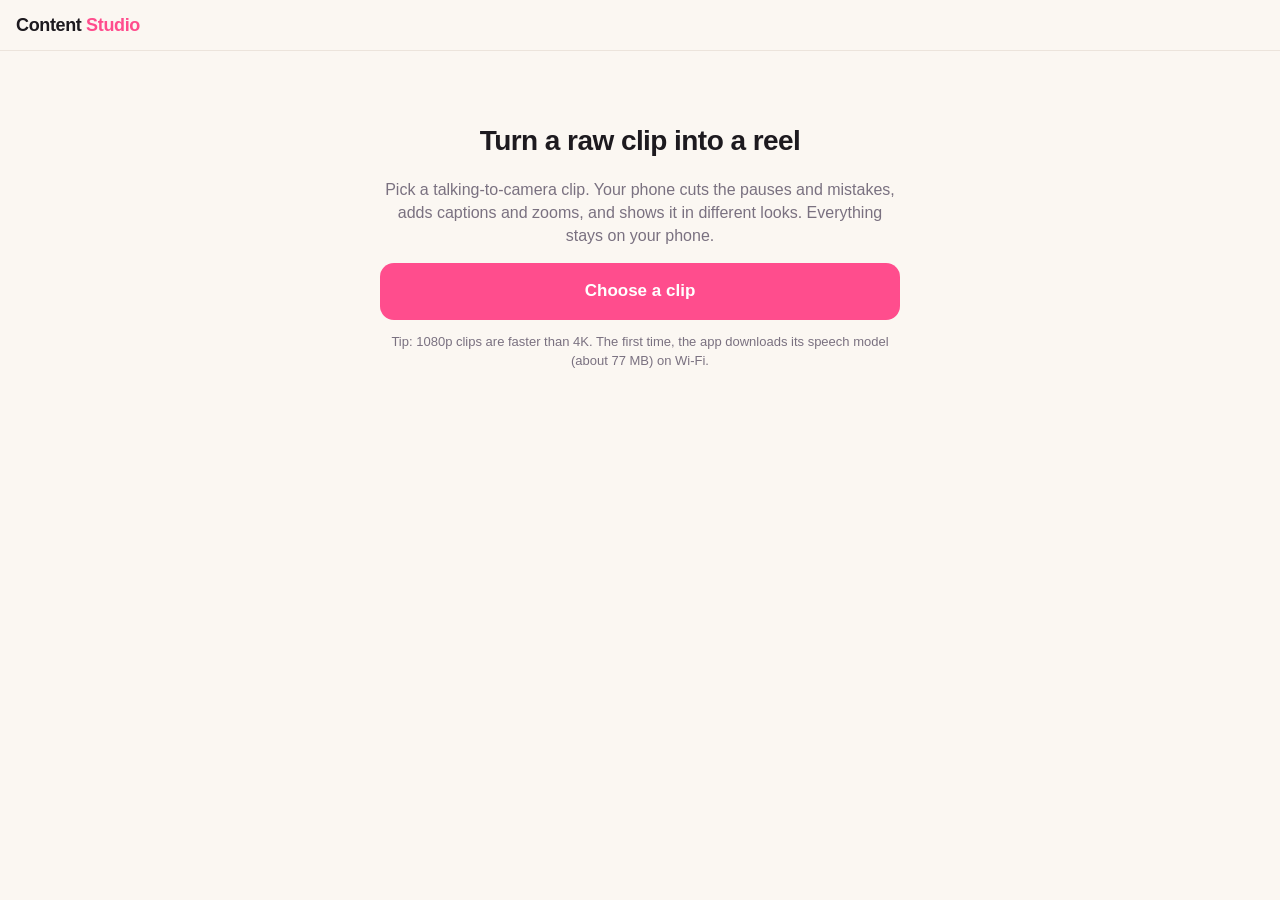
==== index.html @ 9af1d431 "Add files via upload" ====
<!doctype html>
<html lang="en">
<head>
  <meta charset="utf-8">
  <meta name="viewport" content="width=device-width, initial-scale=1, viewport-fit=cover">
  <meta name="apple-mobile-web-app-capable" content="yes">
  <meta name="apple-mobile-web-app-title" content="Studio">
  <meta name="theme-color" content="#fbf7f2">
  <link rel="apple-touch-icon" href="icon-180.png">
  <link rel="manifest" href="manifest.webmanifest">
  <title>Content Studio</title>
  <link rel="preconnect" href="https://fonts.googleapis.com">
  <link rel="preconnect" href="https://fonts.gstatic.com" crossorigin>
  <link rel="stylesheet" href="https://fonts.googleapis.com/css2?family=DM+Sans:wght@500;700&family=DM+Serif+Display&family=Inter:wght@600;800&family=Montserrat:wght@800;900&family=Playfair+Display:ital@1&family=Space+Mono&display=swap">
  <link rel="stylesheet" href="style.css">
</head>
<body>
<header class="top">
  <div class="logo">Content <span>Studio</span></div>
  <button id="newClip" class="ghost" hidden>New clip</button>
</header>

<main>
  <!-- 1. Start -->
  <section id="start" class="start">
    <h1>Turn a raw clip into a reel</h1>
    <p class="muted">Pick a talking-to-camera clip. Your phone cuts the pauses and mistakes, adds captions
      and zooms, and shows it in different looks. Everything stays on your phone.</p>
    <label class="big-btn">
      <input type="file" id="file" accept="video/*" hidden>
      Choose a clip
    </label>
    <p class="small muted">Tip: 1080p clips are faster than 4K. The first time, the app downloads its speech
      model (about 77&nbsp;MB) on Wi-Fi.</p>
  </section>

  <!-- 2. Studio -->
  <section id="studio" class="studio" hidden>
    <div class="stage">
      <div class="frame">
        <canvas id="preview" width="540" height="960"></canvas>
        <button id="playBtn" class="play" aria-label="Play">▶</button>
      </div>
      <div id="status" class="status"></div>
    </div>

    <div class="panel">
      <div class="row-head"><h2>Look</h2><button id="compareBtn" class="ghost">Compare all</button></div>
      <div id="looks" class="chips"></div>
      <p id="lookBlurb" class="small muted"></p>

      <h2>Colours</h2>
      <div id="palettes" class="swatches"></div>

      <h2>Hook text</h2>
      <input id="hook" type="text" maxlength="90" placeholder="e.g. 3 things I wish I knew before…">
      <p class="small muted">Shows at the start of the video. Leave empty for none.</p>

      <h2>Editing</h2>
      <label class="toggle"><input type="checkbox" id="optCaptions" checked> Captions</label>
      <label class="toggle"><input type="checkbox" id="optBloopers" checked> Cut mistakes &amp; repeated lines</label>
      <label class="toggle"><input type="checkbox" id="optFillers" checked> Cut ums &amp; uhs</label>
      <label class="field">Cut pauses longer than <b id="pauseVal"></b>
        <input type="range" id="pause" min="0.25" max="1.5" step="0.05"></label>

      <div id="stats" class="stats"></div>

      <button id="exportBtn" class="big-btn">Make my video</button>
      <div id="exportBox" hidden>
        <div class="progress"><div id="exportBar"></div></div>
        <p id="exportMsg" class="small muted"></p>
        <div id="saveRow" class="row" hidden>
          <button id="saveBtn" class="big-btn">Save to Photos</button>
          <a id="dlLink" class="btn" download>Download</a>
        </div>
      </div>
    </div>
  </section>

  <!-- Compare all looks -->
  <div id="compare" class="sheet" hidden>
    <div class="sheet-inner">
      <div class="row-head"><h2>Same clip, every look</h2><button id="closeCompare" class="ghost">Done</button></div>
      <p class="small muted">Tap one to use it.</p>
      <div id="compareGrid" class="compare-grid"></div>
    </div>
  </div>
</main>

<video id="video" playsinline preload="auto" class="hidden-video"></video>
<script type="module" src="app.js"></script>
</body>
</html>
---- style.css ----
:root {
  --bg: #fbf7f2; --panel: #fff; --ink: #1d1a1f; --muted: #7a7180; --line: #ece4dc;
  --accent: #ff4d8d; --ok: #1f9d6b; --err: #d23b3b; --radius: 16px;
}
* { box-sizing: border-box; -webkit-tap-highlight-color: transparent; }
[hidden] { display: none !important; }
html, body { margin: 0; background: var(--bg); color: var(--ink);
  font: 16px/1.45 -apple-system, BlinkMacSystemFont, "Segoe UI", Roboto, sans-serif; }
header.top { position: sticky; top: 0; z-index: 5; display: flex; align-items: center; justify-content: space-between;
  padding: max(12px, env(safe-area-inset-top)) 16px 12px; background: rgba(251,247,242,.92);
  backdrop-filter: blur(10px); border-bottom: 1px solid var(--line); }
.logo { font-weight: 800; font-size: 18px; letter-spacing: -.02em; }
.logo span { color: var(--accent); }
main { padding: 16px 16px calc(32px + env(safe-area-inset-bottom)); max-width: 1100px; margin: 0 auto; }
h1 { font-size: 28px; letter-spacing: -.02em; margin: 12px 0 8px; }
h2 { font-size: 15px; margin: 18px 0 8px; }
.muted { color: var(--muted); }
.small { font-size: 13px; }
button, .btn { font: inherit; font-weight: 600; border: 1px solid var(--line); background: #fff; color: var(--ink);
  padding: 10px 14px; border-radius: 12px; min-height: 44px; display: inline-flex; align-items: center;
  justify-content: center; gap: 6px; text-decoration: none; cursor: pointer; }
button.ghost { background: transparent; border-color: transparent; color: var(--accent); padding: 6px 8px; }
button:disabled { opacity: .5; }
.big-btn { display: flex; width: 100%; justify-content: center; align-items: center; padding: 16px; border-radius: 14px;
  background: var(--accent); color: #fff; border: 0; font-size: 17px; font-weight: 700; min-height: 54px;
  margin: 14px 0 8px; cursor: pointer; }
.start { max-width: 520px; margin: 6vh auto 0; text-align: center; }
.studio { display: grid; gap: 16px; }
.stage { display: grid; justify-items: center; gap: 10px; }
.frame { position: relative; width: min(100%, 330px); aspect-ratio: 9/16; border-radius: 18px; overflow: hidden;
  background: #111; box-shadow: 0 8px 30px rgba(0,0,0,.15); }
.frame canvas { width: 100%; height: 100%; display: block; }
.play { position: absolute; inset: 0; margin: auto; width: 72px; height: 72px; border-radius: 50%;
  background: rgba(0,0,0,.45); color: #fff; border: 0; font-size: 28px; }
.status { font-size: 13px; color: var(--muted); text-align: center; min-height: 18px; }
.status b { color: var(--ink); }
.panel { background: var(--panel); border: 1px solid var(--line); border-radius: var(--radius); padding: 4px 16px 16px; }
.row-head { display: flex; align-items: center; justify-content: space-between; }
.row-head h2 { margin-bottom: 8px; }
.row { display: flex; gap: 10px; align-items: center; }
.row .big-btn { margin: 0; flex: 1; }
.chips { display: flex; gap: 8px; overflow-x: auto; padding-bottom: 4px; scrollbar-width: none; }
.chip { flex: none; padding: 8px 14px; border-radius: 999px; border: 1px solid var(--line); background: #fff;
  font-weight: 600; min-height: 40px; }
.chip.on { background: var(--ink); color: #fff; border-color: var(--ink); }
.swatches { display: flex; gap: 12px; overflow-x: auto; padding-bottom: 4px; }
.swatch { flex: none; display: grid; justify-items: center; gap: 4px; border: 0; background: none; padding: 2px; min-height: 0; }
.swatch .dots { display: flex; border-radius: 999px; overflow: hidden; border: 2px solid transparent; }
.swatch.on .dots { border-color: var(--ink); }
.swatch .dots i { width: 18px; height: 34px; display: block; }
.swatch span { font-size: 11px; color: var(--muted); font-weight: 600; }
input[type=text] { width: 100%; font: inherit; font-size: 16px; padding: 12px; border: 1px solid var(--line); border-radius: 12px; }
.toggle { display: flex; align-items: center; gap: 10px; padding: 8px 0; font-weight: 500; }
.toggle input { width: 22px; height: 22px; accent-color: var(--accent); }
.field { display: grid; gap: 6px; padding: 8px 0; font-weight: 500; }
input[type=range] { width: 100%; accent-color: var(--accent); }
.stats { margin-top: 14px; padding: 12px; background: #f6efe8; border-radius: 12px; font-size: 14px; }
.progress { height: 8px; background: #f1e8df; border-radius: 99px; overflow: hidden; margin: 12px 0 6px; }
.progress > div { height: 100%; width: 0; background: var(--accent); transition: width .3s; }
.sheet { position: fixed; inset: 0; background: rgba(0,0,0,.4); z-index: 20; display: flex; align-items: flex-end; }
.sheet-inner { background: var(--bg); width: 100%; max-height: 92vh; overflow: auto; border-radius: 20px 20px 0 0;
  padding: 8px 16px calc(24px + env(safe-area-inset-bottom)); }
.compare-grid { display: grid; grid-template-columns: repeat(auto-fill, minmax(140px, 1fr)); gap: 12px; }
.compare-grid button { display: grid; gap: 6px; padding: 0; border: 2px solid transparent; background: none;
  border-radius: 14px; min-height: 0; text-align: center; font-size: 13px; }
.compare-grid button.on { border-color: var(--accent); }
.compare-grid canvas { width: 100%; aspect-ratio: 9/16; border-radius: 12px; display: block; background: #111; }
.hidden-video { position: fixed; left: 0; bottom: 0; width: 2px; height: 2px; opacity: 0.01; pointer-events: none; }
@media (min-width: 800px) {
  .studio { grid-template-columns: 380px 1fr; align-items: start; }
  .stage { position: sticky; top: 76px; }
  .frame { width: 360px; }
}
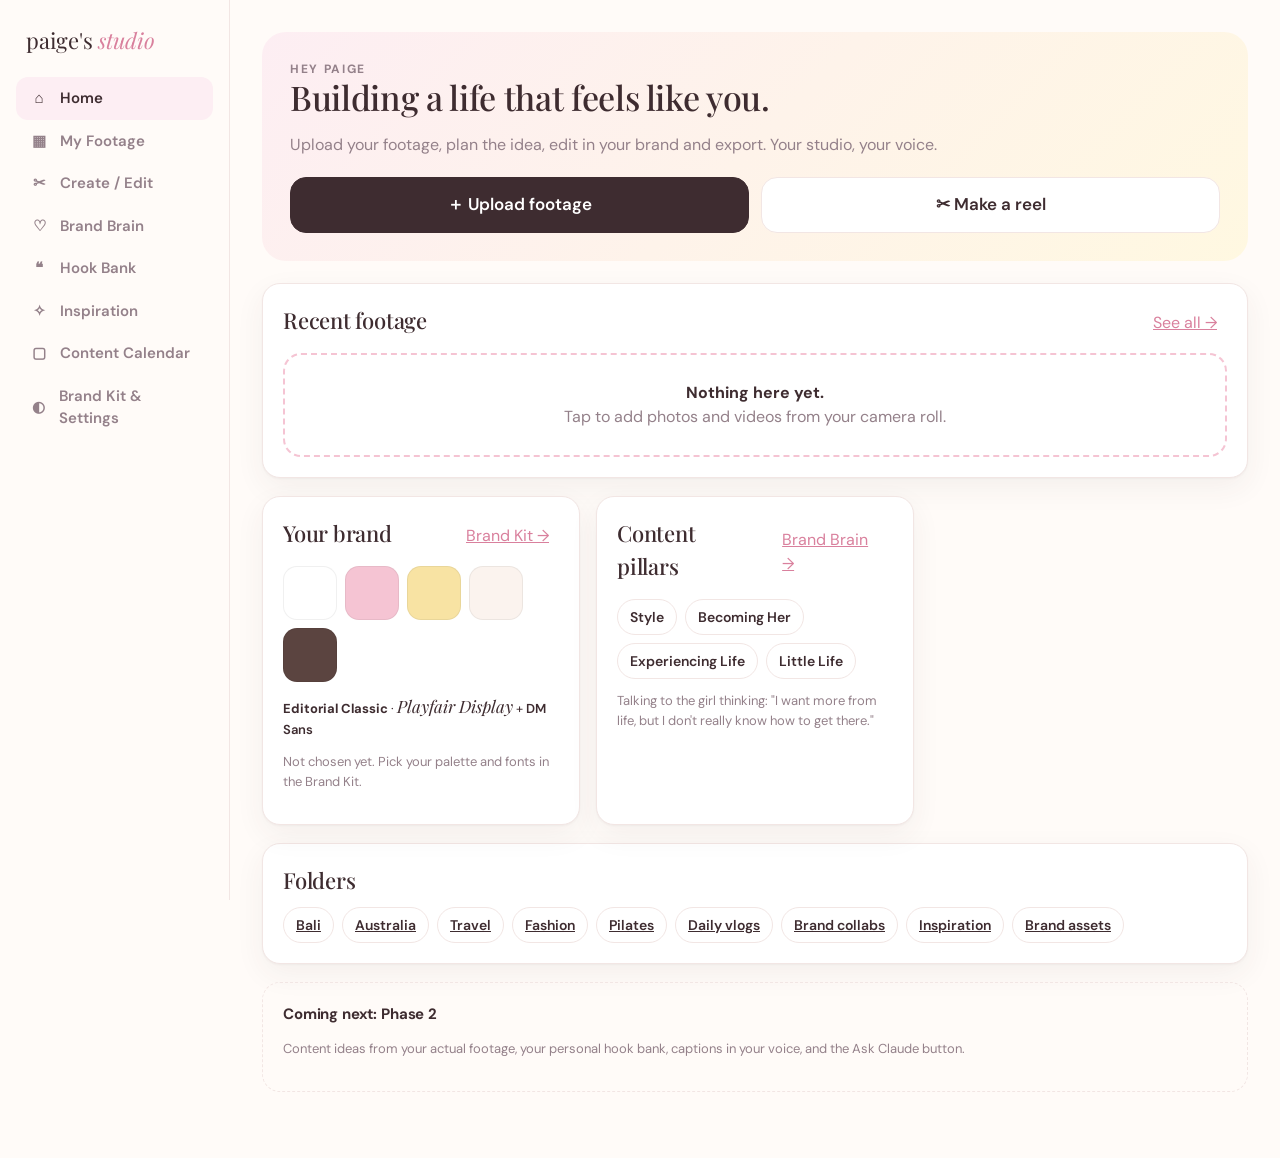
==== commit c23e08a3: "Phase 1: studio shell, Brand Brain, Brand Kit, footage library, on-device storage - Home, My Footage" ====
--- a/index.html
+++ b/index.html
@@ -5,89 +5,30 @@
   <meta name="viewport" content="width=device-width, initial-scale=1, viewport-fit=cover">
   <meta name="apple-mobile-web-app-capable" content="yes">
   <meta name="apple-mobile-web-app-title" content="Studio">
-  <meta name="theme-color" content="#fbf7f2">
+  <meta name="theme-color" content="#FFFBF8">
   <link rel="apple-touch-icon" href="icon-180.png">
   <link rel="manifest" href="manifest.webmanifest">
-  <title>Content Studio</title>
+  <title>Paige's Content Studio</title>
   <link rel="preconnect" href="https://fonts.googleapis.com">
   <link rel="preconnect" href="https://fonts.gstatic.com" crossorigin>
-  <link rel="stylesheet" href="https://fonts.googleapis.com/css2?family=DM+Sans:wght@500;700&family=DM+Serif+Display&family=Inter:wght@600;800&family=Montserrat:wght@800;900&family=Playfair+Display:ital@1&family=Space+Mono&display=swap">
-  <link rel="stylesheet" href="style.css">
+  <link rel="stylesheet" href="studio.css">
 </head>
 <body>
-<header class="top">
-  <div class="logo">Content <span>Studio</span></div>
-  <button id="newClip" class="ghost" hidden>New clip</button>
-</header>
-
-<main>
-  <!-- 1. Start -->
-  <section id="start" class="start">
-    <h1>Turn a raw clip into a reel</h1>
-    <p class="muted">Pick a talking-to-camera clip. Your phone cuts the pauses and mistakes, adds captions
-      and zooms, and shows it in different looks. Everything stays on your phone.</p>
-    <label class="big-btn">
-      <input type="file" id="file" accept="video/*" hidden>
-      Choose a clip
-    </label>
-    <p class="small muted">Tip: 1080p clips are faster than 4K. The first time, the app downloads its speech
-      model (about 77&nbsp;MB) on Wi-Fi.</p>
-  </section>
-
-  <!-- 2. Studio -->
-  <section id="studio" class="studio" hidden>
-    <div class="stage">
-      <div class="frame">
-        <canvas id="preview" width="540" height="960"></canvas>
-        <button id="playBtn" class="play" aria-label="Play">▶</button>
-      </div>
-      <div id="status" class="status"></div>
-    </div>
-
-    <div class="panel">
-      <div class="row-head"><h2>Look</h2><button id="compareBtn" class="ghost">Compare all</button></div>
-      <div id="looks" class="chips"></div>
-      <p id="lookBlurb" class="small muted"></p>
-
-      <h2>Colours</h2>
-      <div id="palettes" class="swatches"></div>
-
-      <h2>Hook text</h2>
-      <input id="hook" type="text" maxlength="90" placeholder="e.g. 3 things I wish I knew before…">
-      <p class="small muted">Shows at the start of the video. Leave empty for none.</p>
-
-      <h2>Editing</h2>
-      <label class="toggle"><input type="checkbox" id="optCaptions" checked> Captions</label>
-      <label class="toggle"><input type="checkbox" id="optBloopers" checked> Cut mistakes &amp; repeated lines</label>
-      <label class="toggle"><input type="checkbox" id="optFillers" checked> Cut ums &amp; uhs</label>
-      <label class="field">Cut pauses longer than <b id="pauseVal"></b>
-        <input type="range" id="pause" min="0.25" max="1.5" step="0.05"></label>
-
-      <div id="stats" class="stats"></div>
-
-      <button id="exportBtn" class="big-btn">Make my video</button>
-      <div id="exportBox" hidden>
-        <div class="progress"><div id="exportBar"></div></div>
-        <p id="exportMsg" class="small muted"></p>
-        <div id="saveRow" class="row" hidden>
-          <button id="saveBtn" class="big-btn">Save to Photos</button>
-          <a id="dlLink" class="btn" download>Download</a>
-        </div>
-      </div>
-    </div>
-  </section>
-
-  <!-- Compare all looks -->
-  <div id="compare" class="sheet" hidden>
-    <div class="sheet-inner">
-      <div class="row-head"><h2>Same clip, every look</h2><button id="closeCompare" class="ghost">Done</button></div>
-      <p class="small muted">Tap one to use it.</p>
-      <div id="compareGrid" class="compare-grid"></div>
-    </div>
+  <aside class="side" id="side">
+    <div class="brandmark">paige's <em>studio</em></div>
+    <nav id="nav"></nav>
+  </aside>
+  <div class="mainwrap">
+    <header class="mob-top">
+      <div class="brandmark">paige's <em>studio</em></div>
+    </header>
+    <nav class="mob-nav" id="mobNav"></nav>
+    <main id="view" class="view"></main>
   </div>
-</main>
-
-<video id="video" playsinline preload="auto" class="hidden-video"></video>
-<script type="module" src="app.js"></script>
+  <div id="sheet" class="sheet" hidden><div class="sheet-card" id="sheetCard"></div></div>
+  <div id="toast" class="toast"></div>
+  <input type="file" id="uploadInput" accept="image/*,video/*" multiple hidden>
+  <input type="file" id="fontInput" accept=".ttf,.otf,font/ttf,font/otf" hidden>
+  <script type="module" src="studio.js"></script>
 </body>
 </html>
--- a/studio.css
+++ b/studio.css
@@ -0,0 +1,140 @@
+:root {
+  --bg: #FFFBF8; --surface: #FFFFFF; --ink: #3E2C30; --muted: #94818A; --line: #F2E6E4;
+  --pink: #F5C4D3; --pink-deep: #D9809D; --pink-soft: #FDEEF3;
+  --butter: #F8E3A3; --butter-soft: #FFF8E1; --ok: #4E9C7B; --err: #C9505F;
+  --radius: 18px; --shadow: 0 1px 2px rgba(62,44,48,.04), 0 10px 30px rgba(62,44,48,.06);
+  --serif: "Playfair Display", Georgia, serif; --sans: "DM Sans", -apple-system, BlinkMacSystemFont, sans-serif;
+}
+* { box-sizing: border-box; -webkit-tap-highlight-color: transparent; }
+[hidden] { display: none !important; }
+html, body { margin: 0; background: var(--bg); color: var(--ink); font: 16px/1.5 var(--sans); }
+body { display: flex; min-height: 100vh; }
+a { color: inherit; }
+h1, h2, h3 { font-family: var(--serif); font-weight: 500; letter-spacing: -.01em; margin: 0; }
+h1 { font-size: 34px; line-height: 1.15; }
+h1 em, h2 em { font-style: italic; color: var(--pink-deep); }
+h2 { font-size: 22px; margin-bottom: 4px; }
+h3 { font-family: var(--sans); font-size: 15px; font-weight: 700; }
+.muted { color: var(--muted); }
+.small { font-size: 13px; }
+.eyebrow { font-size: 12px; letter-spacing: .14em; text-transform: uppercase; color: var(--muted); font-weight: 700; }
+
+/* layout */
+.side { width: 230px; flex: none; padding: max(24px, env(safe-area-inset-top)) 16px 24px; border-right: 1px solid var(--line);
+  position: sticky; top: 0; height: 100vh; overflow: auto; background: var(--bg); }
+.brandmark { font-family: var(--serif); font-size: 22px; padding: 0 10px 20px; }
+.brandmark em { color: var(--pink-deep); }
+.side nav a, .mob-nav a { display: flex; align-items: center; gap: 10px; padding: 10px 12px; border-radius: 12px;
+  text-decoration: none; color: var(--muted); font-weight: 600; font-size: 15px; }
+.side nav a.on, .side nav a:hover { background: var(--pink-soft); color: var(--ink); }
+.side nav a .ic { width: 22px; text-align: center; }
+.mainwrap { flex: 1; min-width: 0; }
+.mob-top, .mob-nav { display: none; }
+.view { max-width: 1120px; margin: 0 auto; padding: 32px 32px calc(48px + env(safe-area-inset-bottom)); }
+@media (max-width: 900px) {
+  .side { display: none; }
+  .mob-top { display: block; padding: max(14px, env(safe-area-inset-top)) 16px 4px; }
+  .mob-top .brandmark { padding: 0; font-size: 20px; }
+  .mob-nav { display: flex; gap: 4px; overflow-x: auto; padding: 8px 12px; position: sticky; top: 0; z-index: 5;
+    background: rgba(255,251,248,.94); backdrop-filter: blur(10px); border-bottom: 1px solid var(--line); scrollbar-width: none; }
+  .mob-nav a { flex: none; padding: 7px 12px; font-size: 14px; }
+  .mob-nav a.on { background: var(--ink); color: #fff; }
+  .view { padding: 20px 16px calc(40px + env(safe-area-inset-bottom)); }
+  h1 { font-size: 28px; }
+}
+
+/* building blocks */
+.card { background: var(--surface); border: 1px solid var(--line); border-radius: var(--radius); box-shadow: var(--shadow); padding: 20px; margin-bottom: 18px; }
+.card-head { display: flex; align-items: center; justify-content: space-between; gap: 12px; margin-bottom: 12px; }
+.grid { display: grid; gap: 16px; }
+.cols-2 { grid-template-columns: repeat(auto-fill, minmax(300px, 1fr)); }
+.cols-3 { grid-template-columns: repeat(auto-fill, minmax(220px, 1fr)); }
+.row { display: flex; gap: 10px; align-items: center; flex-wrap: wrap; }
+.spacer { flex: 1; }
+.page-head { margin-bottom: 22px; }
+.page-head p { margin: 6px 0 0; color: var(--muted); max-width: 640px; }
+button, .btn { font: inherit; font-weight: 600; font-size: 15px; border: 1px solid var(--line); background: var(--surface); color: var(--ink);
+  padding: 10px 16px; border-radius: 999px; min-height: 44px; cursor: pointer; display: inline-flex; align-items: center; gap: 8px;
+  text-decoration: none; justify-content: center; }
+button:disabled { opacity: .5; }
+.btn-pink { background: var(--ink); color: #fff; border-color: var(--ink); }
+.btn-big { width: 100%; min-height: 56px; font-size: 17px; border-radius: 16px; }
+.btn-soft { background: var(--pink-soft); border-color: transparent; }
+.btn-ghost { background: transparent; border-color: transparent; color: var(--pink-deep); padding: 6px 10px; min-height: 36px; }
+.btn-danger { color: var(--err); }
+.chip { display: inline-flex; align-items: center; gap: 6px; padding: 6px 12px; border-radius: 999px; background: var(--surface);
+  border: 1px solid var(--line); font-size: 14px; font-weight: 600; min-height: 36px; cursor: pointer; }
+.chip.on { background: var(--ink); color: #fff; border-color: var(--ink); }
+.chips { display: flex; gap: 8px; flex-wrap: wrap; }
+.chips.scroll { flex-wrap: nowrap; overflow-x: auto; padding-bottom: 4px; scrollbar-width: none; }
+.chips.scroll > * { flex: none; }
+.tag { display: inline-block; padding: 3px 10px; border-radius: 999px; font-size: 12px; font-weight: 700; background: var(--butter-soft); color: #7A6420; }
+.tag.pink { background: var(--pink-soft); color: #9A4763; }
+input[type=text], textarea, select { width: 100%; font: inherit; font-size: 16px; padding: 12px 14px; border: 1px solid var(--line);
+  border-radius: 12px; background: #fff; color: var(--ink); }
+textarea { min-height: 96px; resize: vertical; line-height: 1.5; }
+label.field { display: grid; gap: 6px; font-size: 13px; font-weight: 700; color: var(--muted); margin-bottom: 14px; }
+.progress { height: 8px; background: var(--pink-soft); border-radius: 99px; overflow: hidden; margin: 10px 0 6px; }
+.progress > div { height: 100%; background: var(--pink-deep); width: 0; transition: width .3s; }
+
+/* home */
+.hero { background: linear-gradient(135deg, var(--pink-soft), var(--butter-soft)); border-radius: 24px; padding: 28px; margin-bottom: 22px; }
+.hero h1 { max-width: 620px; }
+.hero .actions { display: flex; gap: 12px; margin-top: 20px; flex-wrap: wrap; }
+.hero .actions > * { flex: 1 1 200px; }
+
+/* media */
+.media-grid { display: grid; gap: 10px; grid-template-columns: repeat(auto-fill, minmax(120px, 1fr)); }
+.tile { position: relative; aspect-ratio: 3/4; border-radius: 14px; overflow: hidden; background: var(--pink-soft); border: 0; padding: 0; min-height: 0; display: block; }
+.tile img { width: 100%; height: 100%; object-fit: cover; display: block; }
+.tile .badge { position: absolute; bottom: 6px; right: 6px; background: rgba(0,0,0,.55); color: #fff; font-size: 11px; font-weight: 700; padding: 2px 7px; border-radius: 99px; }
+.tile .fav { position: absolute; top: 6px; left: 8px; font-size: 14px; }
+.tile.sel { outline: 3px solid var(--pink-deep); outline-offset: -3px; }
+.tile .check { position: absolute; top: 6px; right: 6px; width: 24px; height: 24px; border-radius: 50%; border: 2px solid #fff; background: rgba(0,0,0,.2); }
+.tile.sel .check { background: var(--pink-deep); }
+.tile .noimg { display: grid; place-items: center; height: 100%; font-size: 28px; }
+.drop { border: 2px dashed var(--pink); border-radius: var(--radius); padding: 26px; text-align: center; color: var(--muted); background: var(--surface); cursor: pointer; }
+.drop strong { color: var(--ink); }
+
+/* brand brain */
+.section-view p { margin: 0 0 10px; white-space: pre-wrap; }
+.list { margin: 0; padding-left: 18px; }
+.list li { margin: 3px 0; }
+.kv { display: grid; grid-template-columns: 180px 1fr; gap: 6px 16px; margin-bottom: 12px; }
+.kv dt { font-size: 13px; font-weight: 700; color: var(--muted); }
+.kv dd { margin: 0; white-space: pre-wrap; }
+@media (max-width: 640px) { .kv { grid-template-columns: 1fr; } .kv dd { margin-bottom: 8px; } }
+.pillar { border-radius: 16px; padding: 16px; border: 1px solid var(--line); background: var(--surface); }
+.pillar .dot { width: 12px; height: 12px; border-radius: 50%; display: inline-block; margin-right: 8px; }
+.history-item { display: flex; gap: 12px; align-items: center; padding: 10px 0; border-top: 1px solid var(--line); font-size: 14px; }
+.history-item:first-child { border-top: 0; }
+.quote { font-family: var(--serif); font-style: italic; font-size: 18px; }
+
+/* brand kit */
+.swatches { display: flex; gap: 8px; flex-wrap: wrap; }
+.sw { display: grid; gap: 4px; justify-items: center; font-size: 11px; color: var(--muted); font-weight: 700; background: none; border: 0; padding: 0; min-height: 0; }
+.sw i { width: 54px; height: 54px; border-radius: 14px; border: 1px solid rgba(0,0,0,.06); display: block; }
+.option { cursor: pointer; transition: border-color .15s; }
+.option.on { border: 2px solid var(--pink-deep); }
+.frame916 { position: relative; aspect-ratio: 9/16; border-radius: 16px; overflow: hidden; background: linear-gradient(170deg, #E9CFC4, #B9958C 55%, #7C625C);
+  background-size: cover; background-position: center; color: #fff; }
+.frame916 .shade { position: absolute; inset: 0; background: linear-gradient(180deg, rgba(0,0,0,.18), transparent 35%, transparent 60%, rgba(0,0,0,.3)); }
+.frame916 .t-title { position: absolute; left: 8%; right: 8%; top: 13%; text-align: center; font-size: 26px; line-height: 1.1; text-shadow: 0 2px 10px rgba(0,0,0,.3); }
+.frame916 .t-accent { position: absolute; left: 8%; right: 8%; top: 31%; text-align: center; font-size: 22px; text-shadow: 0 2px 8px rgba(0,0,0,.3); }
+.frame916 .t-cap { position: absolute; left: 8%; right: 8%; bottom: 17%; text-align: center; font-size: 15px; line-height: 1.25; text-shadow: 0 1px 6px rgba(0,0,0,.45); }
+.frame916 .t-cap b { font-weight: inherit; }
+.pairing-card .frame916 { max-width: 220px; margin: 0 auto 12px; }
+.font-roles { font-size: 13px; color: var(--muted); }
+.font-roles b { color: var(--ink); }
+
+/* sheet + toast */
+.sheet { position: fixed; inset: 0; background: rgba(40,25,30,.4); z-index: 30; display: flex; align-items: flex-end; justify-content: center; }
+.sheet-card { background: var(--bg); width: min(720px, 100%); max-height: 92vh; overflow: auto; border-radius: 24px 24px 0 0;
+  padding: 18px 20px calc(24px + env(safe-area-inset-bottom)); }
+@media (min-width: 901px) { .sheet { align-items: center; } .sheet-card { border-radius: 24px; } }
+.sheet-card video, .sheet-card img.full { width: 100%; max-height: 60vh; object-fit: contain; background: #000; border-radius: 14px; display: block; }
+.toast { position: fixed; left: 50%; bottom: calc(24px + env(safe-area-inset-bottom)); transform: translateX(-50%); background: var(--ink); color: #fff;
+  padding: 10px 18px; border-radius: 999px; font-weight: 600; font-size: 14px; opacity: 0; transition: .2s; pointer-events: none; z-index: 50; max-width: 90vw; }
+.toast.show { opacity: 1; }
+.soon { border: 1px dashed var(--line); background: transparent; box-shadow: none; }
+.copybox { font-family: ui-monospace, Menlo, monospace; font-size: 12px; white-space: pre-wrap; max-height: 200px; overflow: auto; background: #fff; border: 1px solid var(--line); border-radius: 12px; padding: 12px; }
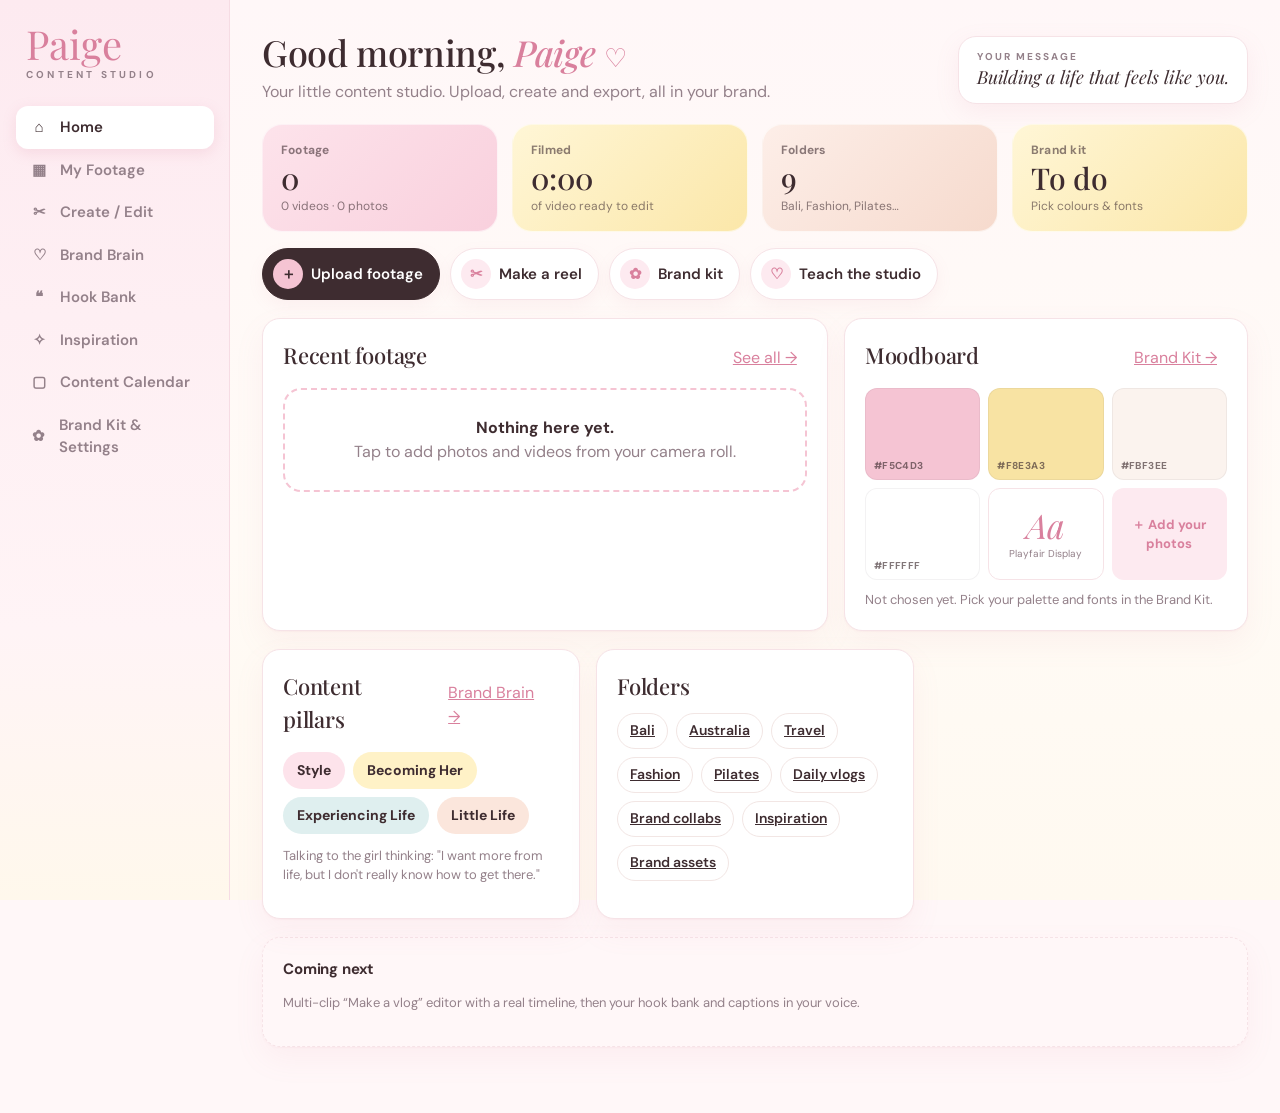
==== commit b9bd0371: "Soft studio redesign: script logo, pink sidebar, greeting dashboard with stat cards, quick actions, " ====
--- a/index.html
+++ b/index.html
@@ -15,12 +15,12 @@
 </head>
 <body>
   <aside class="side" id="side">
-    <div class="brandmark">paige's <em>studio</em></div>
+    <div class="brandmark"><span class="script">Paige</span><span class="caps">content studio</span></div>
     <nav id="nav"></nav>
   </aside>
   <div class="mainwrap">
     <header class="mob-top">
-      <div class="brandmark">paige's <em>studio</em></div>
+      <div class="brandmark"><span class="script">Paige</span><span class="caps">content studio</span></div>
     </header>
     <nav class="mob-nav" id="mobNav"></nav>
     <main id="view" class="view"></main>
--- a/studio.css
+++ b/studio.css
@@ -1,6 +1,6 @@
 :root {
-  --bg: #FFFBF8; --surface: #FFFFFF; --ink: #3E2C30; --muted: #94818A; --line: #F2E6E4;
-  --pink: #F5C4D3; --pink-deep: #D9809D; --pink-soft: #FDEEF3;
+  --bg: #FFF7F8; --surface: #FFFFFF; --ink: #3E2C30; --muted: #94818A; --line: #F2E6E4;
+  --pink: #F5C4D3; --pink-deep: #D9809D; --pink-soft: #FDEAF0; --sage: #DDEBDD; --blush: #F8E1D7;
   --butter: #F8E3A3; --butter-soft: #FFF8E1; --ok: #4E9C7B; --err: #C9505F;
   --radius: 18px; --shadow: 0 1px 2px rgba(62,44,48,.04), 0 10px 30px rgba(62,44,48,.06);
   --serif: "Playfair Display", Georgia, serif; --sans: "DM Sans", -apple-system, BlinkMacSystemFont, sans-serif;
@@ -138,3 +138,59 @@
 .toast.show { opacity: 1; }
 .soon { border: 1px dashed var(--line); background: transparent; box-shadow: none; }
 .copybox { font-family: ui-monospace, Menlo, monospace; font-size: 12px; white-space: pre-wrap; max-height: 200px; overflow: auto; background: #fff; border: 1px solid var(--line); border-radius: 12px; padding: 12px; }
+
+/* ---- soft studio look (inspired by Paige's moodboard references) ---- */
+body { background: linear-gradient(180deg, #FFF7F8 0%, #FFFBF6 60%, #FFF9F0 100%) fixed; }
+.side { background: linear-gradient(180deg, #FDEAF0, #FFF4F6 70%, #FFF8EC); border-right: 0; box-shadow: inset -1px 0 0 #F6DCE4; }
+.side nav a.on { background: #fff; color: var(--ink); box-shadow: 0 4px 14px rgba(217,128,157,.18); }
+.side nav a:hover { background: rgba(255,255,255,.7); }
+.brandmark { display: grid; line-height: 1; padding: 0 10px 26px; }
+.brandmark .script { font-family: "Pinyon Script", "Playfair Display", cursive; font-size: 40px; color: var(--pink-deep); }
+.brandmark .caps { font-family: var(--sans); font-size: 10px; letter-spacing: .32em; text-transform: uppercase; color: var(--muted); margin-top: 6px; font-weight: 700; }
+.mob-top .brandmark { padding: 0; display: flex; align-items: baseline; gap: 10px; }
+.mob-top .brandmark .script { font-size: 32px; }
+.card { border-color: #F6E3E7; box-shadow: 0 1px 2px rgba(217,128,157,.06), 0 12px 30px rgba(217,128,157,.08); }
+.greet { display: flex; gap: 20px; align-items: flex-end; justify-content: space-between; flex-wrap: wrap; margin-bottom: 20px; }
+.greet h1 { font-size: 36px; }
+.greet .heart { color: var(--pink-deep); font-family: var(--sans); font-size: 26px; }
+.greet p { margin: 6px 0 0; }
+.quote-pill { background: #fff; border: 1px solid #F6E3E7; border-radius: 18px; padding: 12px 18px; max-width: 360px; box-shadow: 0 8px 24px rgba(217,128,157,.1); }
+.quote-pill small { display: block; font-size: 10px; letter-spacing: .2em; text-transform: uppercase; color: var(--muted); font-weight: 700; }
+.quote-pill span { font-family: var(--serif); font-style: italic; font-size: 18px; }
+.stats { display: grid; grid-template-columns: repeat(4, 1fr); gap: 14px; margin-bottom: 16px; }
+.stat { border-radius: 20px; padding: 16px 18px; text-decoration: none; display: grid; gap: 2px; border: 1px solid rgba(255,255,255,.6); }
+.stat small { font-size: 12px; font-weight: 700; color: rgba(62,44,48,.6); letter-spacing: .02em; }
+.stat b { font-family: var(--serif); font-size: 30px; font-weight: 500; line-height: 1.15; }
+.stat span { font-size: 12px; color: rgba(62,44,48,.6); }
+.stat.pink { background: linear-gradient(135deg, #FDE3EB, #F9D0DD); }
+.stat.butter { background: linear-gradient(135deg, #FFF6D6, #FBE7A9); }
+.stat.blush { background: linear-gradient(135deg, #FDEEE8, #F6DACD); }
+.stat.sage { background: linear-gradient(135deg, #EEF6EE, #D8E9D8); }
+.quick { display: flex; gap: 10px; margin-bottom: 18px; flex-wrap: wrap; }
+.qa { display: inline-flex; align-items: center; gap: 8px; padding: 10px 16px 10px 10px; border-radius: 999px; background: #fff; border: 1px solid #F6E3E7;
+  font-weight: 600; font-size: 15px; text-decoration: none; min-height: 48px; box-shadow: 0 6px 16px rgba(217,128,157,.08); }
+.qa i { width: 30px; height: 30px; border-radius: 50%; display: grid; place-items: center; background: var(--pink-soft); font-style: normal; color: var(--pink-deep); }
+.qa-main { background: var(--ink); color: #fff; border-color: var(--ink); }
+.qa-main i { background: var(--pink); color: var(--ink); }
+.home-grid { display: grid; grid-template-columns: 1.4fr 1fr; gap: 16px; }
+.home-grid .media-grid { grid-template-columns: repeat(auto-fill, minmax(100px, 1fr)); }
+.moodboard { display: grid; grid-template-columns: repeat(3, 1fr); grid-auto-rows: 92px; gap: 8px; }
+.mb-tile { border-radius: 12px; overflow: hidden; position: relative; border: 0; padding: 0; min-height: 0; display: block; }
+.mb-photo img { width: 100%; height: 100%; object-fit: cover; display: block; }
+.mb-big { grid-row: span 2; }
+.mb-color span { position: absolute; left: 8px; bottom: 6px; font-size: 10px; font-weight: 700; color: rgba(62,44,48,.65); letter-spacing: .04em; }
+.mb-color { border: 1px solid rgba(62,44,48,.06); }
+.mb-type { background: #fff; border: 1px solid #F6E3E7; display: grid; place-items: center; align-content: center; }
+.mb-type span { font-size: 34px; line-height: 1; color: var(--pink-deep); }
+.mb-type small { font-size: 10px; color: var(--muted); margin-top: 4px; }
+.mb-add { background: var(--pink-soft); color: var(--pink-deep); font-weight: 700; font-size: 13px; }
+.pillar-pills { display: flex; flex-wrap: wrap; gap: 8px; }
+.pp { padding: 8px 14px; border-radius: 999px; font-weight: 700; font-size: 14px; }
+.pp0 { background: #FDE3EB; } .pp1 { background: #FFF2C7; } .pp2 { background: #DFEFEF; } .pp3 { background: #FBE6DC; }
+.tile { border-radius: 16px; }
+@media (max-width: 900px) {
+  .stats { grid-template-columns: repeat(2, 1fr); }
+  .home-grid { grid-template-columns: 1fr; }
+  .greet h1 { font-size: 30px; }
+  .quote-pill { max-width: none; width: 100%; }
+}
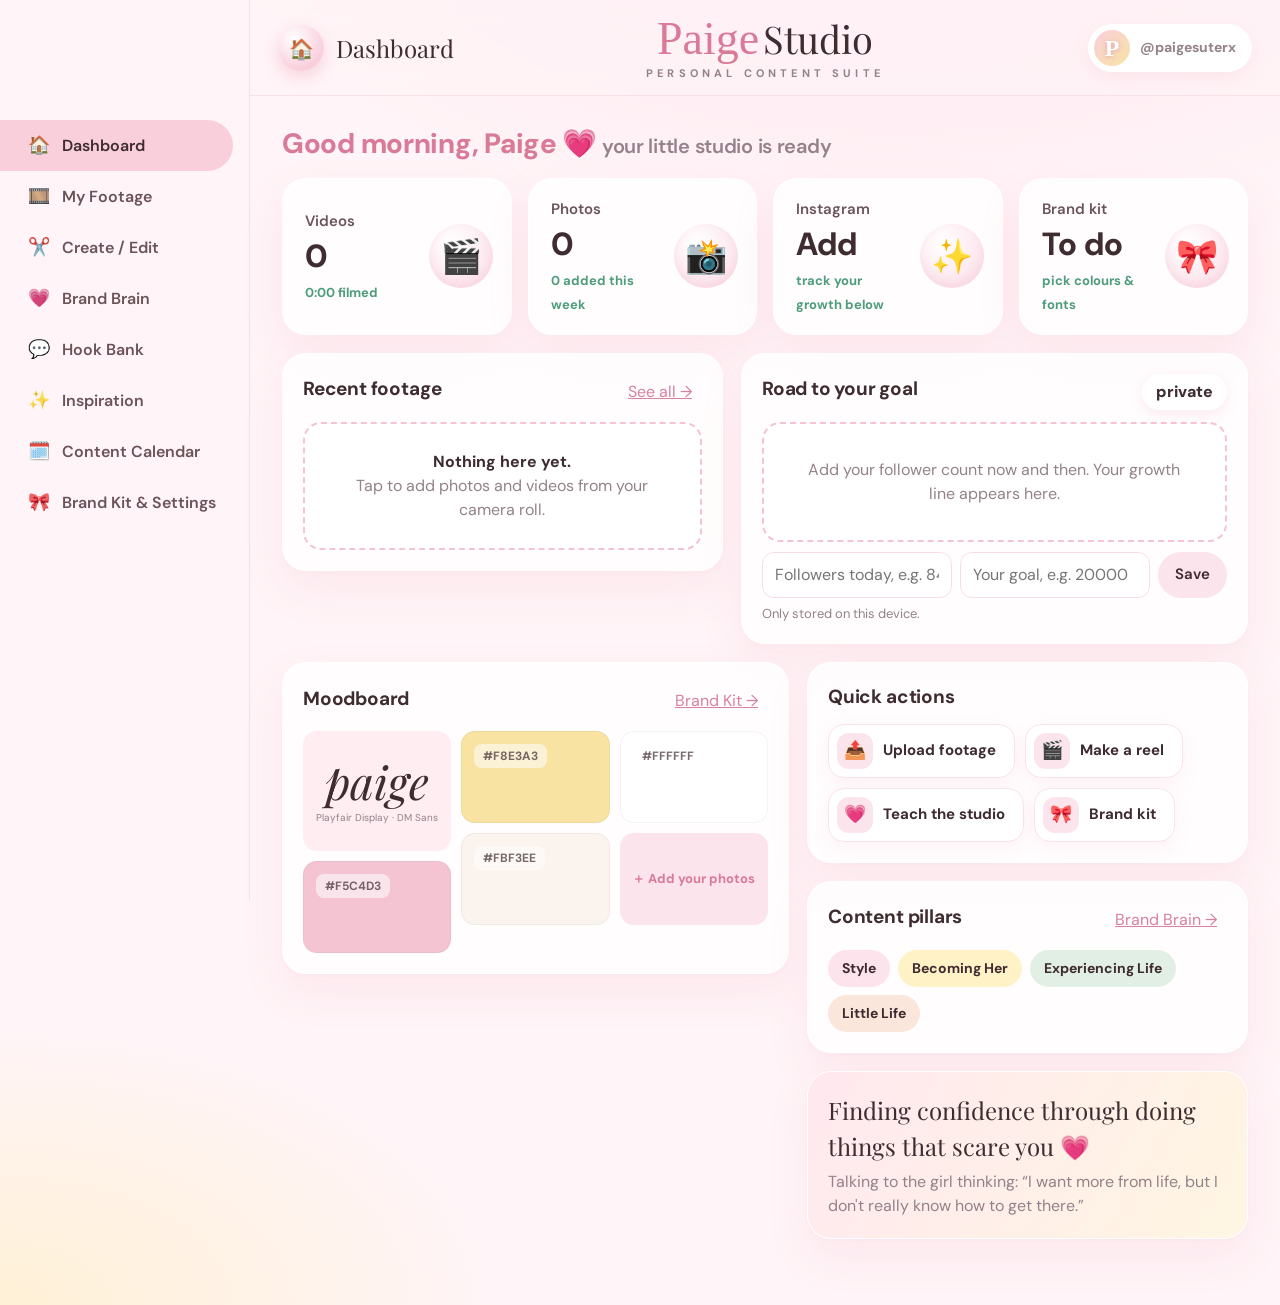
==== commit 04b67fd0: "SoftGirl-style dashboard: centred logo bar, pink pill nav, glass stat cards with icons, follower goa" ====
--- a/index.html
+++ b/index.html
@@ -15,10 +15,14 @@
 </head>
 <body>
   <aside class="side" id="side">
-    <div class="brandmark"><span class="script">Paige</span><span class="caps">content studio</span></div>
     <nav id="nav"></nav>
   </aside>
   <div class="mainwrap">
+    <header class="topbar">
+      <div class="tb-left"><span class="tb-ic" id="tbIcon">♡</span><span id="tbTitle">Home</span></div>
+      <div class="tb-logo"><div><span class="script">Paige</span><span class="serif">Studio</span></div><small>personal content suite</small></div>
+      <div class="tb-right"><span class="avatar">P</span><span>@paigesuterx</span></div>
+    </header>
     <header class="mob-top">
       <div class="brandmark"><span class="script">Paige</span><span class="caps">content studio</span></div>
     </header>
--- a/studio.css
+++ b/studio.css
@@ -3,7 +3,7 @@
   --pink: #F5C4D3; --pink-deep: #D9809D; --pink-soft: #FDEAF0; --sage: #DDEBDD; --blush: #F8E1D7;
   --butter: #F8E3A3; --butter-soft: #FFF8E1; --ok: #4E9C7B; --err: #C9505F;
   --radius: 18px; --shadow: 0 1px 2px rgba(62,44,48,.04), 0 10px 30px rgba(62,44,48,.06);
-  --serif: "Playfair Display", Georgia, serif; --sans: "DM Sans", -apple-system, BlinkMacSystemFont, sans-serif;
+  --serif: "Playfair Display", Georgia, serif; --sans: "Nunito", "DM Sans", -apple-system, BlinkMacSystemFont, sans-serif;
 }
 * { box-sizing: border-box; -webkit-tap-highlight-color: transparent; }
 [hidden] { display: none !important; }
@@ -139,58 +139,96 @@
 .soon { border: 1px dashed var(--line); background: transparent; box-shadow: none; }
 .copybox { font-family: ui-monospace, Menlo, monospace; font-size: 12px; white-space: pre-wrap; max-height: 200px; overflow: auto; background: #fff; border: 1px solid var(--line); border-radius: 12px; padding: 12px; }
 
-/* ---- soft studio look (inspired by Paige's moodboard references) ---- */
-body { background: linear-gradient(180deg, #FFF7F8 0%, #FFFBF6 60%, #FFF9F0 100%) fixed; }
-.side { background: linear-gradient(180deg, #FDEAF0, #FFF4F6 70%, #FFF8EC); border-right: 0; box-shadow: inset -1px 0 0 #F6DCE4; }
-.side nav a.on { background: #fff; color: var(--ink); box-shadow: 0 4px 14px rgba(217,128,157,.18); }
-.side nav a:hover { background: rgba(255,255,255,.7); }
-.brandmark { display: grid; line-height: 1; padding: 0 10px 26px; }
-.brandmark .script { font-family: "Pinyon Script", "Playfair Display", cursive; font-size: 40px; color: var(--pink-deep); }
-.brandmark .caps { font-family: var(--sans); font-size: 10px; letter-spacing: .32em; text-transform: uppercase; color: var(--muted); margin-top: 6px; font-weight: 700; }
-.mob-top .brandmark { padding: 0; display: flex; align-items: baseline; gap: 10px; }
-.mob-top .brandmark .script { font-size: 32px; }
-.card { border-color: #F6E3E7; box-shadow: 0 1px 2px rgba(217,128,157,.06), 0 12px 30px rgba(217,128,157,.08); }
-.greet { display: flex; gap: 20px; align-items: flex-end; justify-content: space-between; flex-wrap: wrap; margin-bottom: 20px; }
-.greet h1 { font-size: 36px; }
-.greet .heart { color: var(--pink-deep); font-family: var(--sans); font-size: 26px; }
-.greet p { margin: 6px 0 0; }
-.quote-pill { background: #fff; border: 1px solid #F6E3E7; border-radius: 18px; padding: 12px 18px; max-width: 360px; box-shadow: 0 8px 24px rgba(217,128,157,.1); }
-.quote-pill small { display: block; font-size: 10px; letter-spacing: .2em; text-transform: uppercase; color: var(--muted); font-weight: 700; }
-.quote-pill span { font-family: var(--serif); font-style: italic; font-size: 18px; }
-.stats { display: grid; grid-template-columns: repeat(4, 1fr); gap: 14px; margin-bottom: 16px; }
-.stat { border-radius: 20px; padding: 16px 18px; text-decoration: none; display: grid; gap: 2px; border: 1px solid rgba(255,255,255,.6); }
-.stat small { font-size: 12px; font-weight: 700; color: rgba(62,44,48,.6); letter-spacing: .02em; }
-.stat b { font-family: var(--serif); font-size: 30px; font-weight: 500; line-height: 1.15; }
-.stat span { font-size: 12px; color: rgba(62,44,48,.6); }
-.stat.pink { background: linear-gradient(135deg, #FDE3EB, #F9D0DD); }
-.stat.butter { background: linear-gradient(135deg, #FFF6D6, #FBE7A9); }
-.stat.blush { background: linear-gradient(135deg, #FDEEE8, #F6DACD); }
-.stat.sage { background: linear-gradient(135deg, #EEF6EE, #D8E9D8); }
-.quick { display: flex; gap: 10px; margin-bottom: 18px; flex-wrap: wrap; }
-.qa { display: inline-flex; align-items: center; gap: 8px; padding: 10px 16px 10px 10px; border-radius: 999px; background: #fff; border: 1px solid #F6E3E7;
-  font-weight: 600; font-size: 15px; text-decoration: none; min-height: 48px; box-shadow: 0 6px 16px rgba(217,128,157,.08); }
-.qa i { width: 30px; height: 30px; border-radius: 50%; display: grid; place-items: center; background: var(--pink-soft); font-style: normal; color: var(--pink-deep); }
-.qa-main { background: var(--ink); color: #fff; border-color: var(--ink); }
-.qa-main i { background: var(--pink); color: var(--ink); }
-.home-grid { display: grid; grid-template-columns: 1.4fr 1fr; gap: 16px; }
-.home-grid .media-grid { grid-template-columns: repeat(auto-fill, minmax(100px, 1fr)); }
-.moodboard { display: grid; grid-template-columns: repeat(3, 1fr); grid-auto-rows: 92px; gap: 8px; }
-.mb-tile { border-radius: 12px; overflow: hidden; position: relative; border: 0; padding: 0; min-height: 0; display: block; }
-.mb-photo img { width: 100%; height: 100%; object-fit: cover; display: block; }
-.mb-big { grid-row: span 2; }
-.mb-color span { position: absolute; left: 8px; bottom: 6px; font-size: 10px; font-weight: 700; color: rgba(62,44,48,.65); letter-spacing: .04em; }
-.mb-color { border: 1px solid rgba(62,44,48,.06); }
-.mb-type { background: #fff; border: 1px solid #F6E3E7; display: grid; place-items: center; align-content: center; }
-.mb-type span { font-size: 34px; line-height: 1; color: var(--pink-deep); }
-.mb-type small { font-size: 10px; color: var(--muted); margin-top: 4px; }
-.mb-add { background: var(--pink-soft); color: var(--pink-deep); font-weight: 700; font-size: 13px; }
+
+/* ---- Soft studio look (from Paige's references: SoftGirl CEO dashboard + moodboard) ---- */
+:root { --bg: #FFF4F7; --line: #F7DDE5; --pink-soft: #FCE4EC; --pink-pill: #F9CFDC; --glass: rgba(255,255,255,.78); }
+body { background: radial-gradient(1200px 600px at 70% -10%, #FFE3EC 0%, transparent 60%), radial-gradient(900px 500px at 0% 100%, #FFF1D6 0%, transparent 55%), #FFF4F7 fixed; }
+h1, h2 { font-family: var(--sans); font-weight: 700; letter-spacing: -.01em; }
+h2 { font-size: 19px; }
+.page-head h1 { font-family: var(--serif); font-weight: 500; }
+.card { background: var(--glass); backdrop-filter: blur(14px); -webkit-backdrop-filter: blur(14px); border: 1px solid rgba(255,255,255,.9);
+  border-radius: 24px; box-shadow: 0 2px 4px rgba(231,150,176,.05), 0 18px 40px rgba(231,150,176,.12); }
+
+/* top bar (iPad & bigger) */
+.topbar { display: grid; grid-template-columns: 1fr auto 1fr; align-items: center; padding: max(16px, env(safe-area-inset-top)) 28px 16px;
+  border-bottom: 1px solid rgba(247,221,229,.8); background: rgba(255,244,247,.7); backdrop-filter: blur(12px); position: sticky; top: 0; z-index: 6; }
+.tb-left { display: flex; align-items: center; gap: 12px; font-family: var(--serif); font-size: 24px; }
+.tb-ic { width: 46px; height: 46px; border-radius: 50%; display: grid; place-items: center; font-size: 20px;
+  background: radial-gradient(circle at 35% 30%, #FFF, #F9CFDC 70%); box-shadow: 0 6px 16px rgba(231,150,176,.35); }
+.tb-logo { text-align: center; line-height: 1; }
+.tb-logo .script { font-family: "Pinyon Script", cursive; font-size: 46px; color: #D97A99; }
+.tb-logo .serif { font-family: var(--serif); font-size: 38px; margin-left: 4px; color: var(--ink); }
+.tb-logo small { display: block; font-size: 11px; letter-spacing: .38em; text-transform: uppercase; color: var(--muted); margin-top: 6px; font-weight: 700; }
+.tb-right { justify-self: end; display: flex; align-items: center; gap: 10px; background: #fff; border-radius: 999px; padding: 6px 16px 6px 6px;
+  box-shadow: 0 6px 18px rgba(231,150,176,.15); font-size: 14px; font-weight: 700; color: var(--muted); }
+.avatar { width: 36px; height: 36px; border-radius: 50%; background: linear-gradient(135deg, #F9CFDC, #F8E3A3); display: grid; place-items: center;
+  font-family: "Pinyon Script", cursive; font-size: 24px; color: #fff; text-shadow: 0 1px 4px rgba(217,122,153,.6); }
+
+/* sidebar */
+.side { background: rgba(255,244,247,.85); border-right: 1px solid rgba(247,221,229,.9); padding-top: 120px; width: 250px; }
+.side nav a { font-size: 16px; padding: 12px 16px; border-radius: 0 999px 999px 0; margin-left: -16px; padding-left: 26px; color: #6B5359; }
+.side nav a .ic { font-size: 18px; width: 26px; filter: saturate(.85); }
+.side nav a.on { background: var(--pink-pill); color: var(--ink); box-shadow: none; }
+.side nav a:hover:not(.on) { background: rgba(249,207,220,.4); }
+
+/* greeting & stats */
+.greet { margin-bottom: 18px; }
+.greet-h { font-family: var(--sans); font-weight: 800; font-size: 28px; color: #D97A99; }
+.greet-sub { font-weight: 600; color: var(--muted); font-size: 20px; }
+.stats { display: grid; grid-template-columns: repeat(4, 1fr); gap: 16px; margin-bottom: 18px; }
+.stat { display: flex; justify-content: space-between; align-items: center; gap: 10px; padding: 18px 18px 18px 22px; border-radius: 24px; text-decoration: none;
+  background: var(--glass); backdrop-filter: blur(14px); border: 1px solid rgba(255,255,255,.9); box-shadow: 0 18px 40px rgba(231,150,176,.14); }
+.stat small { font-size: 15px; color: #6B5359; font-weight: 600; }
+.stat b { display: block; font-size: 32px; font-weight: 800; line-height: 1.2; margin: 4px 0; }
+.stat .trend { font-size: 13px; color: #4E9C7B; font-weight: 700; }
+.stat-ic { font-style: normal; font-size: 34px; width: 64px; height: 64px; flex: none; border-radius: 50%; display: grid; place-items: center;
+  background: radial-gradient(circle at 35% 30%, #FFFFFF, #FCE4EC 75%); box-shadow: inset 0 -4px 10px rgba(231,150,176,.18); }
+
+/* panels */
+.home-grid { display: grid; grid-template-columns: 1fr 1.15fr; gap: 18px; align-items: start; }
+.home-grid.alt { grid-template-columns: 1.15fr 1fr; }
+.stack { display: grid; gap: 0; }
+.home-grid .media-grid { grid-template-columns: repeat(4, 1fr); }
+.pill-soft { background: #fff; border-radius: 999px; padding: 6px 14px; font-weight: 800; box-shadow: 0 4px 14px rgba(231,150,176,.18); }
+.chart { width: 100%; height: auto; display: block; }
+.goal-row { display: grid; grid-template-columns: 1fr 1fr auto; gap: 8px; margin-top: 10px; }
+.goal-row input { padding: 10px 12px; }
+.quick { display: flex; flex-wrap: wrap; gap: 10px; margin-top: 12px; }
+.qa { display: inline-flex; align-items: center; gap: 10px; padding: 8px 18px 8px 8px; border-radius: 16px; background: #fff; border: 1px solid #F7E3EA;
+  font-weight: 700; font-size: 15px; text-decoration: none; min-height: 52px; box-shadow: 0 6px 18px rgba(231,150,176,.1); color: var(--ink); }
+.qa i { width: 36px; height: 36px; border-radius: 12px; display: grid; place-items: center; background: var(--pink-soft); font-style: normal; font-size: 18px; }
+.affirm { background: linear-gradient(120deg, #FFE8EF, #FFF6E2); }
+.affirm-h { font-family: var(--serif); font-size: 24px; margin: 0 0 6px; }
+.affirm-s { margin: 0; color: var(--muted); }
 .pillar-pills { display: flex; flex-wrap: wrap; gap: 8px; }
 .pp { padding: 8px 14px; border-radius: 999px; font-weight: 700; font-size: 14px; }
-.pp0 { background: #FDE3EB; } .pp1 { background: #FFF2C7; } .pp2 { background: #DFEFEF; } .pp3 { background: #FBE6DC; }
+.pp0 { background: #FDE3EB; } .pp1 { background: #FFF2C7; } .pp2 { background: #E2EFE4; } .pp3 { background: #FBE6DC; }
 .tile { border-radius: 16px; }
+.chip.on, .mob-nav a.on { background: var(--pink-pill); color: var(--ink); border-color: var(--pink-pill); }
+.btn-pink { background: #E796B0; border-color: #E796B0; color: #fff; }
+
+/* moodboard: masonry, hex pills, type tile */
+.moodboard { columns: 3 140px; column-gap: 10px; }
+.mb-tile { break-inside: avoid; margin-bottom: 10px; border-radius: 14px; overflow: hidden; position: relative; border: 0; padding: 0; min-height: 0; display: block; width: 100%; }
+.mb-photo img { width: 100%; aspect-ratio: 4/5; object-fit: cover; display: block; }
+.mb-photo.tall img { aspect-ratio: 3/5; }
+.mb-color { height: 92px; border: 1px solid rgba(62,44,48,.05); }
+.mb-color span { position: absolute; left: 12px; top: 12px; font-size: 12px; font-weight: 700; color: rgba(62,44,48,.7); background: rgba(255,255,255,.55); padding: 3px 9px; border-radius: 8px; }
+.mb-type { background: #FFEDF2; height: 120px; display: grid; place-items: center; align-content: center; }
+.mb-type span { font-size: 46px; line-height: 1; color: var(--ink); }
+.mb-type small { font-size: 10px; color: var(--muted); margin-top: 6px; }
+.mb-add { background: var(--pink-soft); color: #D97A99; font-weight: 700; font-size: 13px; height: 92px; }
+
 @media (max-width: 900px) {
-  .stats { grid-template-columns: repeat(2, 1fr); }
-  .home-grid { grid-template-columns: 1fr; }
-  .greet h1 { font-size: 30px; }
-  .quote-pill { max-width: none; width: 100%; }
+  .topbar { display: none; }
+  .mob-top .brandmark { display: flex; align-items: baseline; gap: 8px; }
+  .stats { grid-template-columns: repeat(2, 1fr); gap: 12px; }
+  .stat { padding: 14px; } .stat b { font-size: 26px; } .stat-ic { width: 48px; height: 48px; font-size: 26px; }
+  .home-grid, .home-grid.alt { grid-template-columns: 1fr; }
+  .greet-h { font-size: 24px; } .greet-sub { display: block; font-size: 16px; margin-top: 4px; }
+  .goal-row { grid-template-columns: 1fr 1fr; } .goal-row button { grid-column: span 2; }
 }
+@media (min-width: 901px) { .mob-top { display: none; } }
+.brandmark { padding: 0; }
+.brandmark .script { font-family: "Pinyon Script", cursive; font-size: 34px; color: #D97A99; line-height: 1; }
+.brandmark .caps { font-size: 10px; letter-spacing: .3em; text-transform: uppercase; color: var(--muted); font-weight: 700; }
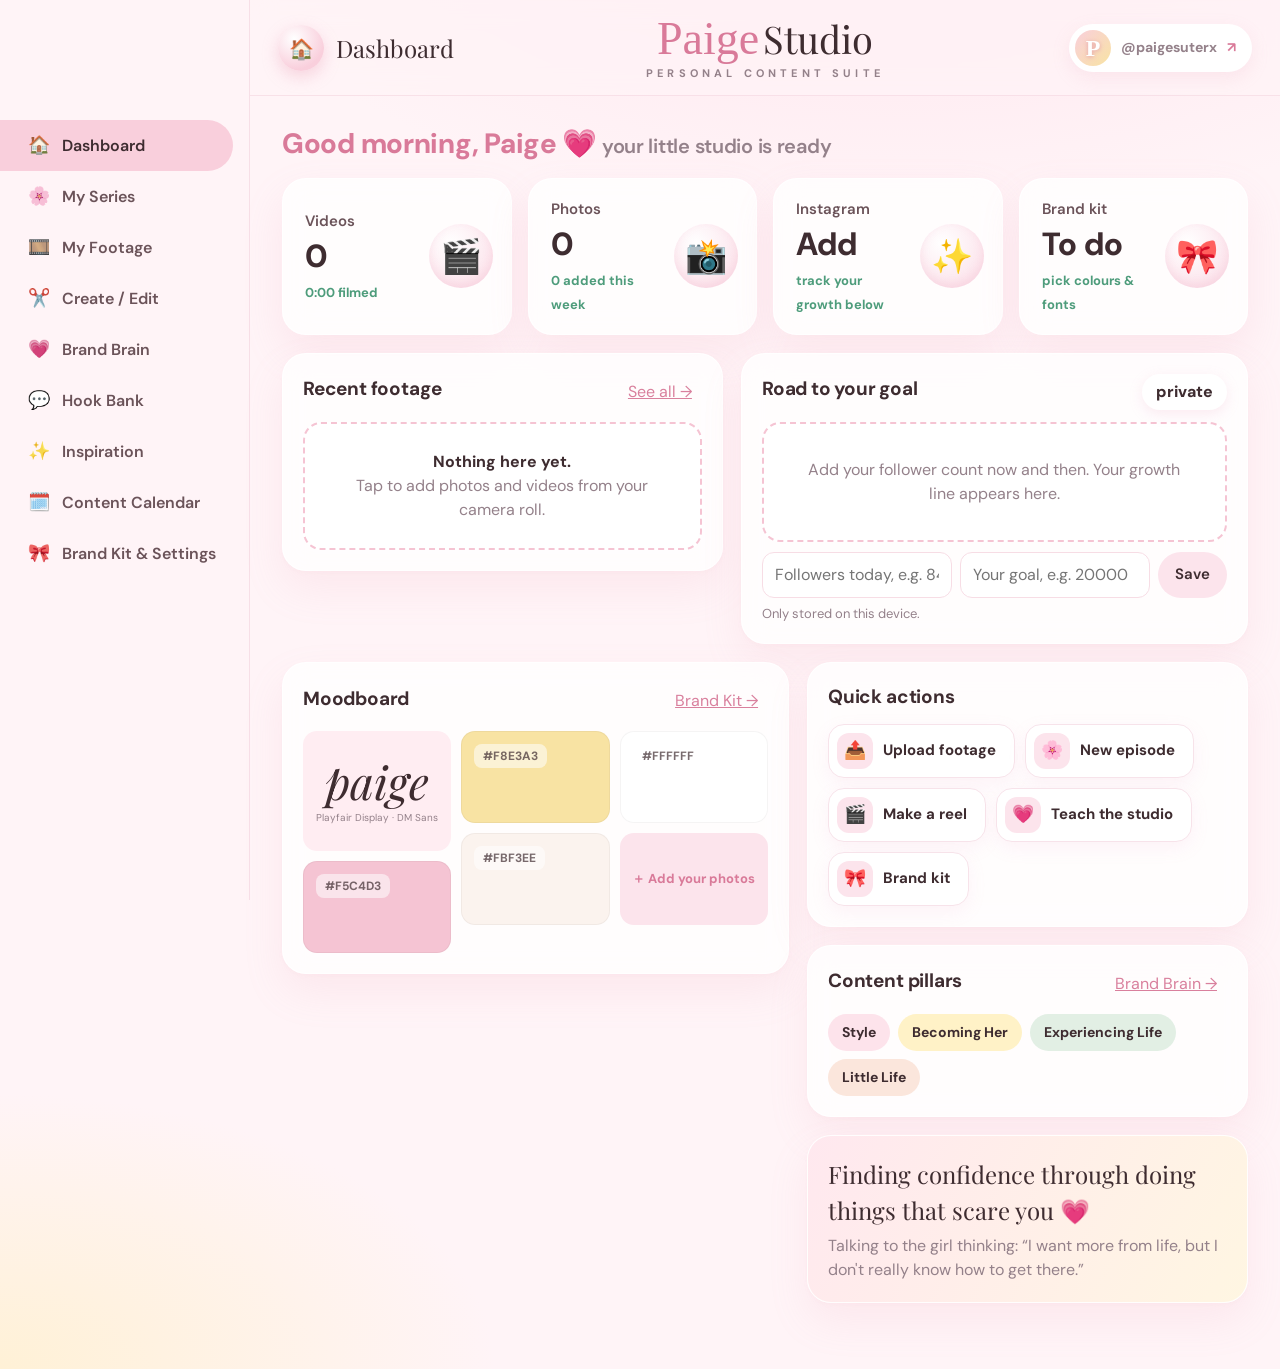
==== commit 9998d579: "Link @paigesuterx pill to Instagram profile Co-Authored-By: Claude Opus 5.5 <noreply@anthropic.com> " ====
--- a/index.html
+++ b/index.html
@@ -21,10 +21,11 @@
     <header class="topbar">
       <div class="tb-left"><span class="tb-ic" id="tbIcon">♡</span><span id="tbTitle">Home</span></div>
       <div class="tb-logo"><div><span class="script">Paige</span><span class="serif">Studio</span></div><small>personal content suite</small></div>
-      <div class="tb-right"><span class="avatar">P</span><span>@paigesuterx</span></div>
+      <a class="tb-right" href="https://www.instagram.com/paigesuterx/" target="_blank" rel="noopener" title="Open my Instagram"><span class="avatar">P</span><span>@paigesuterx</span><span class="ig-arrow">↗</span></a>
     </header>
     <header class="mob-top">
-      <div class="brandmark"><span class="script">Paige</span><span class="caps">content studio</span></div>
+      <div class="brandmark"><span class="script">Paige</span><span class="caps">content studio</span>
+        <a class="ig-link" href="https://www.instagram.com/paigesuterx/" target="_blank" rel="noopener">@paigesuterx ↗</a></div>
     </header>
     <nav class="mob-nav" id="mobNav"></nav>
     <main id="view" class="view"></main>
--- a/studio.css
+++ b/studio.css
@@ -232,3 +232,37 @@
 .brandmark { padding: 0; }
 .brandmark .script { font-family: "Pinyon Script", cursive; font-size: 34px; color: #D97A99; line-height: 1; }
 .brandmark .caps { font-size: 10px; letter-spacing: .3em; text-transform: uppercase; color: var(--muted); font-weight: 700; }
+
+/* series */
+.series-grid { display: grid; gap: 18px; grid-template-columns: repeat(auto-fill, minmax(460px, 1fr)); }
+.series-card { display: grid; grid-template-columns: 170px 1fr; gap: 18px; align-items: start; }
+.series-card .frame916 { width: 170px; }
+.series-info h2 { margin-bottom: 4px; }
+.series-frame .sf-text { position: absolute; left: 7%; right: 7%; text-align: center; display: grid; justify-items: center; gap: 8px; }
+.series-frame .sf-title { font-size: calc(21px * var(--fs, 1)); line-height: 1.02; text-shadow: 0 2px 10px rgba(0,0,0,.3); }
+.series-frame .sf-title.stagger { display: grid; width: 100%; }
+.series-frame .sf-title.stagger span:first-child { justify-self: center; transform: translateX(-14%); }
+.series-frame .sf-title.stagger span:last-child { justify-self: center; transform: translateX(16%); margin-top: -4%; }
+.series-frame .sf-sub { font-size: 11px; text-shadow: 0 1px 6px rgba(0,0,0,.35); }
+.series-frame .sf-sub.pill { padding: 4px 10px; border-radius: 8px; text-shadow: none; }
+.series-frame .sf-sub.script { font-size: 17px; }
+.series-edit { display: grid; grid-template-columns: 300px 1fr; gap: 22px; align-items: start; }
+.series-preview { position: sticky; top: 110px; }
+.series-preview .frame916 { width: 100%; }
+.series-preview .sf-title { font-size: calc(34px * var(--fs, 1)); }
+.series-preview .sf-sub { font-size: 16px; }
+.series-preview .sf-sub.script { font-size: 26px; }
+.series-preview .sf-sub.pill { padding: 6px 14px; }
+@media (max-width: 900px) {
+  .series-grid { grid-template-columns: 1fr; }
+  .series-card { grid-template-columns: 120px 1fr; gap: 12px; }
+  .series-card .frame916 { width: 120px; }
+  .series-card .sf-title { font-size: calc(15px * var(--fs, 1)); }
+  .series-preview .sf-title { font-size: calc(26px * var(--fs, 1)); }
+  .series-edit { grid-template-columns: 1fr; }
+  .series-preview { position: static; max-width: 240px; margin: 0 auto; }
+  .series-preview .sf-title { font-size: 26px; }
+}
+.tb-right { text-decoration: none; }
+.ig-arrow { color: #D97A99; }
+.ig-link { margin-left: auto; font-size: 13px; font-weight: 700; color: #D97A99; text-decoration: none; }
